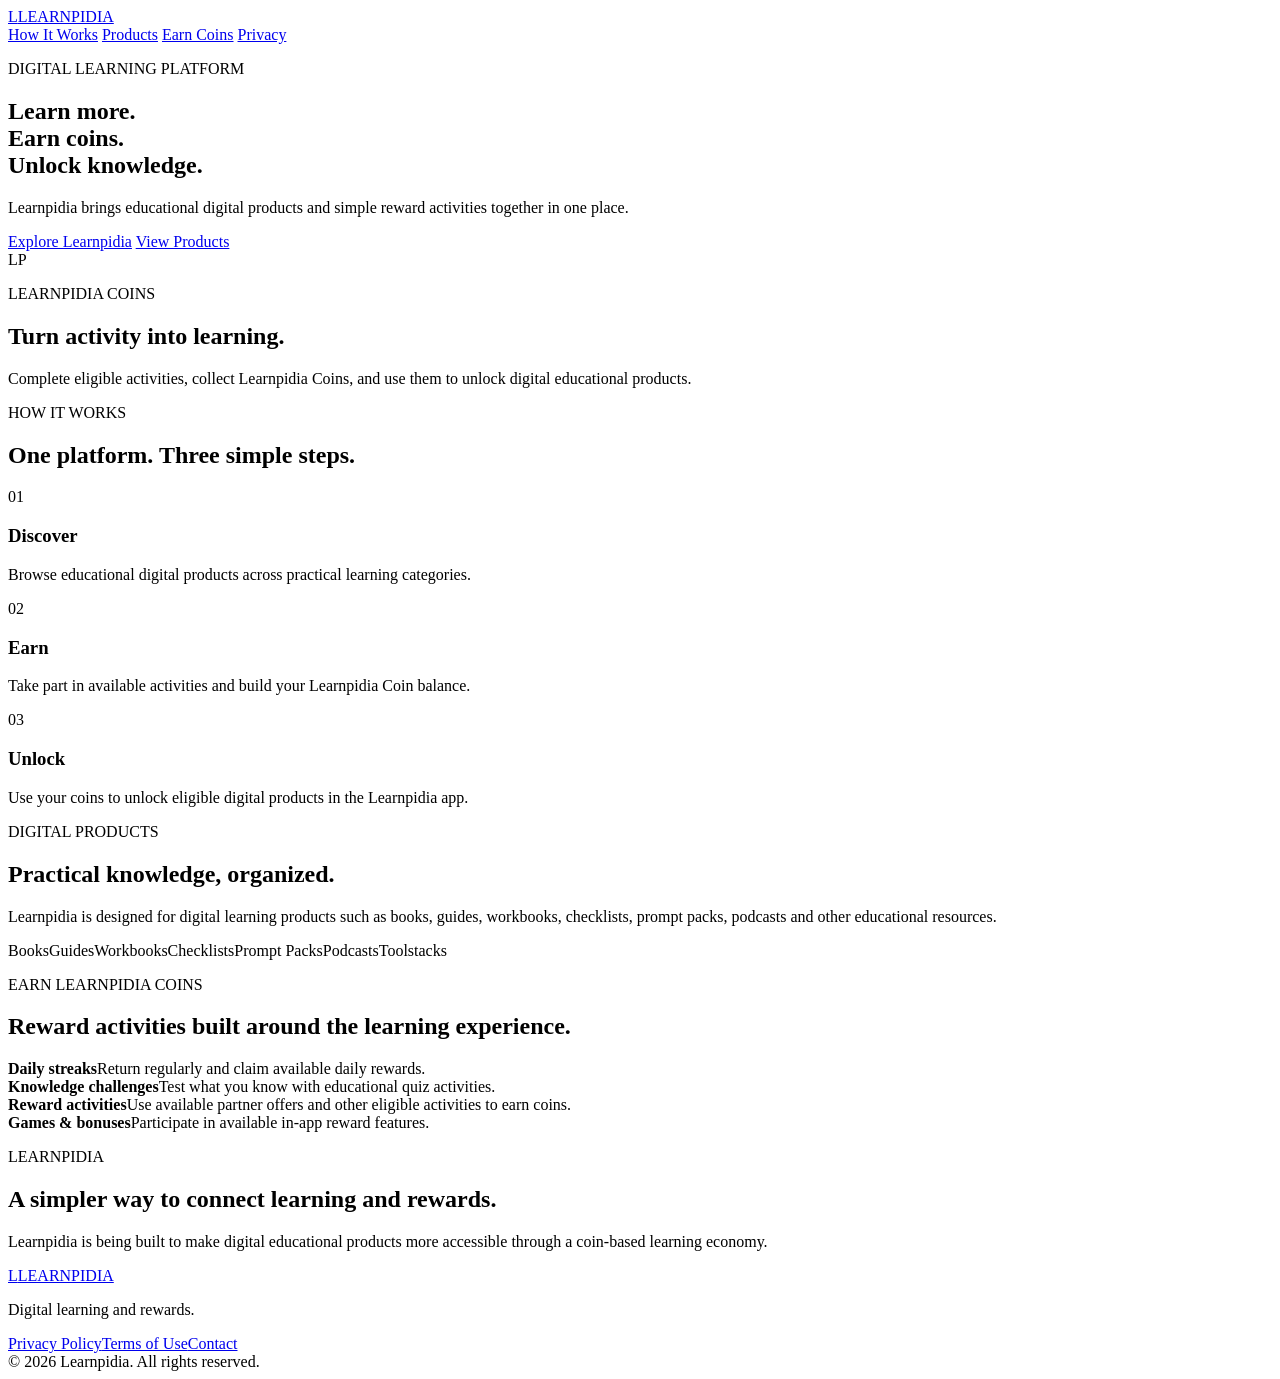
==== index.html @ 7efa74eb "Create Learnpidia website" ====
<!DOCTYPE html>
<html lang="en">
<head>
  <meta charset="UTF-8">
  <meta name="viewport" content="width=device-width, initial-scale=1.0">
  <meta name="description" content="Learnpidia is a digital learning platform where users can discover educational products and earn Learnpidia Coins through activities.">
  <title>Learnpidia — Learn More. Earn Coins. Unlock Knowledge.</title>
  <link rel="stylesheet" href="style.css">
</head>
<body>
<header class="site-header">
  <div class="container nav">
    <a class="brand" href="index.html"><span class="brand-mark">L</span><span>LEARNPIDIA</span></a>
    <nav>
      <a href="#how-it-works">How It Works</a>
      <a href="#products">Products</a>
      <a href="#earn">Earn Coins</a>
      <a href="privacy.html">Privacy</a>
    </nav>
  </div>
</header>

<main>
  <section class="hero">
    <div class="container hero-grid">
      <div>
        <p class="eyebrow">DIGITAL LEARNING PLATFORM</p>
        <h1>Learn more.<br><span>Earn coins.</span><br>Unlock knowledge.</h1>
        <p class="hero-text">Learnpidia brings educational digital products and simple reward activities together in one place.</p>
        <div class="hero-actions">
          <a class="button primary" href="#how-it-works">Explore Learnpidia</a>
          <a class="button secondary" href="#products">View Products</a>
        </div>
      </div>
      <div class="hero-card">
        <div class="coin">LP</div>
        <p class="card-label">LEARNPIDIA COINS</p>
        <h2>Turn activity into learning.</h2>
        <p>Complete eligible activities, collect Learnpidia Coins, and use them to unlock digital educational products.</p>
      </div>
    </div>
  </section>

  <section id="how-it-works" class="section">
    <div class="container">
      <p class="eyebrow">HOW IT WORKS</p>
      <h2>One platform. Three simple steps.</h2>
      <div class="cards three">
        <article class="card"><div class="number">01</div><h3>Discover</h3><p>Browse educational digital products across practical learning categories.</p></article>
        <article class="card"><div class="number">02</div><h3>Earn</h3><p>Take part in available activities and build your Learnpidia Coin balance.</p></article>
        <article class="card"><div class="number">03</div><h3>Unlock</h3><p>Use your coins to unlock eligible digital products in the Learnpidia app.</p></article>
      </div>
    </div>
  </section>

  <section id="products" class="section dark-section">
    <div class="container">
      <p class="eyebrow">DIGITAL PRODUCTS</p>
      <h2>Practical knowledge, organized.</h2>
      <p class="section-intro">Learnpidia is designed for digital learning products such as books, guides, workbooks, checklists, prompt packs, podcasts and other educational resources.</p>
      <div class="product-tags">
        <span>Books</span><span>Guides</span><span>Workbooks</span><span>Checklists</span><span>Prompt Packs</span><span>Podcasts</span><span>Toolstacks</span>
      </div>
    </div>
  </section>

  <section id="earn" class="section">
    <div class="container split">
      <div>
        <p class="eyebrow">EARN LEARNPIDIA COINS</p>
        <h2>Reward activities built around the learning experience.</h2>
      </div>
      <div class="feature-list">
        <div><strong>Daily streaks</strong><span>Return regularly and claim available daily rewards.</span></div>
        <div><strong>Knowledge challenges</strong><span>Test what you know with educational quiz activities.</span></div>
        <div><strong>Reward activities</strong><span>Use available partner offers and other eligible activities to earn coins.</span></div>
        <div><strong>Games & bonuses</strong><span>Participate in available in-app reward features.</span></div>
      </div>
    </div>
  </section>

  <section class="cta">
    <div class="container">
      <p class="eyebrow">LEARNPIDIA</p>
      <h2>A simpler way to connect learning and rewards.</h2>
      <p>Learnpidia is being built to make digital educational products more accessible through a coin-based learning economy.</p>
    </div>
  </section>
</main>

<footer class="footer">
  <div class="container footer-grid">
    <div><a class="brand" href="index.html"><span class="brand-mark">L</span><span>LEARNPIDIA</span></a><p>Digital learning and rewards.</p></div>
    <div class="footer-links"><a href="privacy.html">Privacy Policy</a><a href="terms.html">Terms of Use</a><a href="contact.html">Contact</a></div>
  </div>
  <div class="container copyright">© 2026 Learnpidia. All rights reserved.</div>
</footer>
</body>
</html>
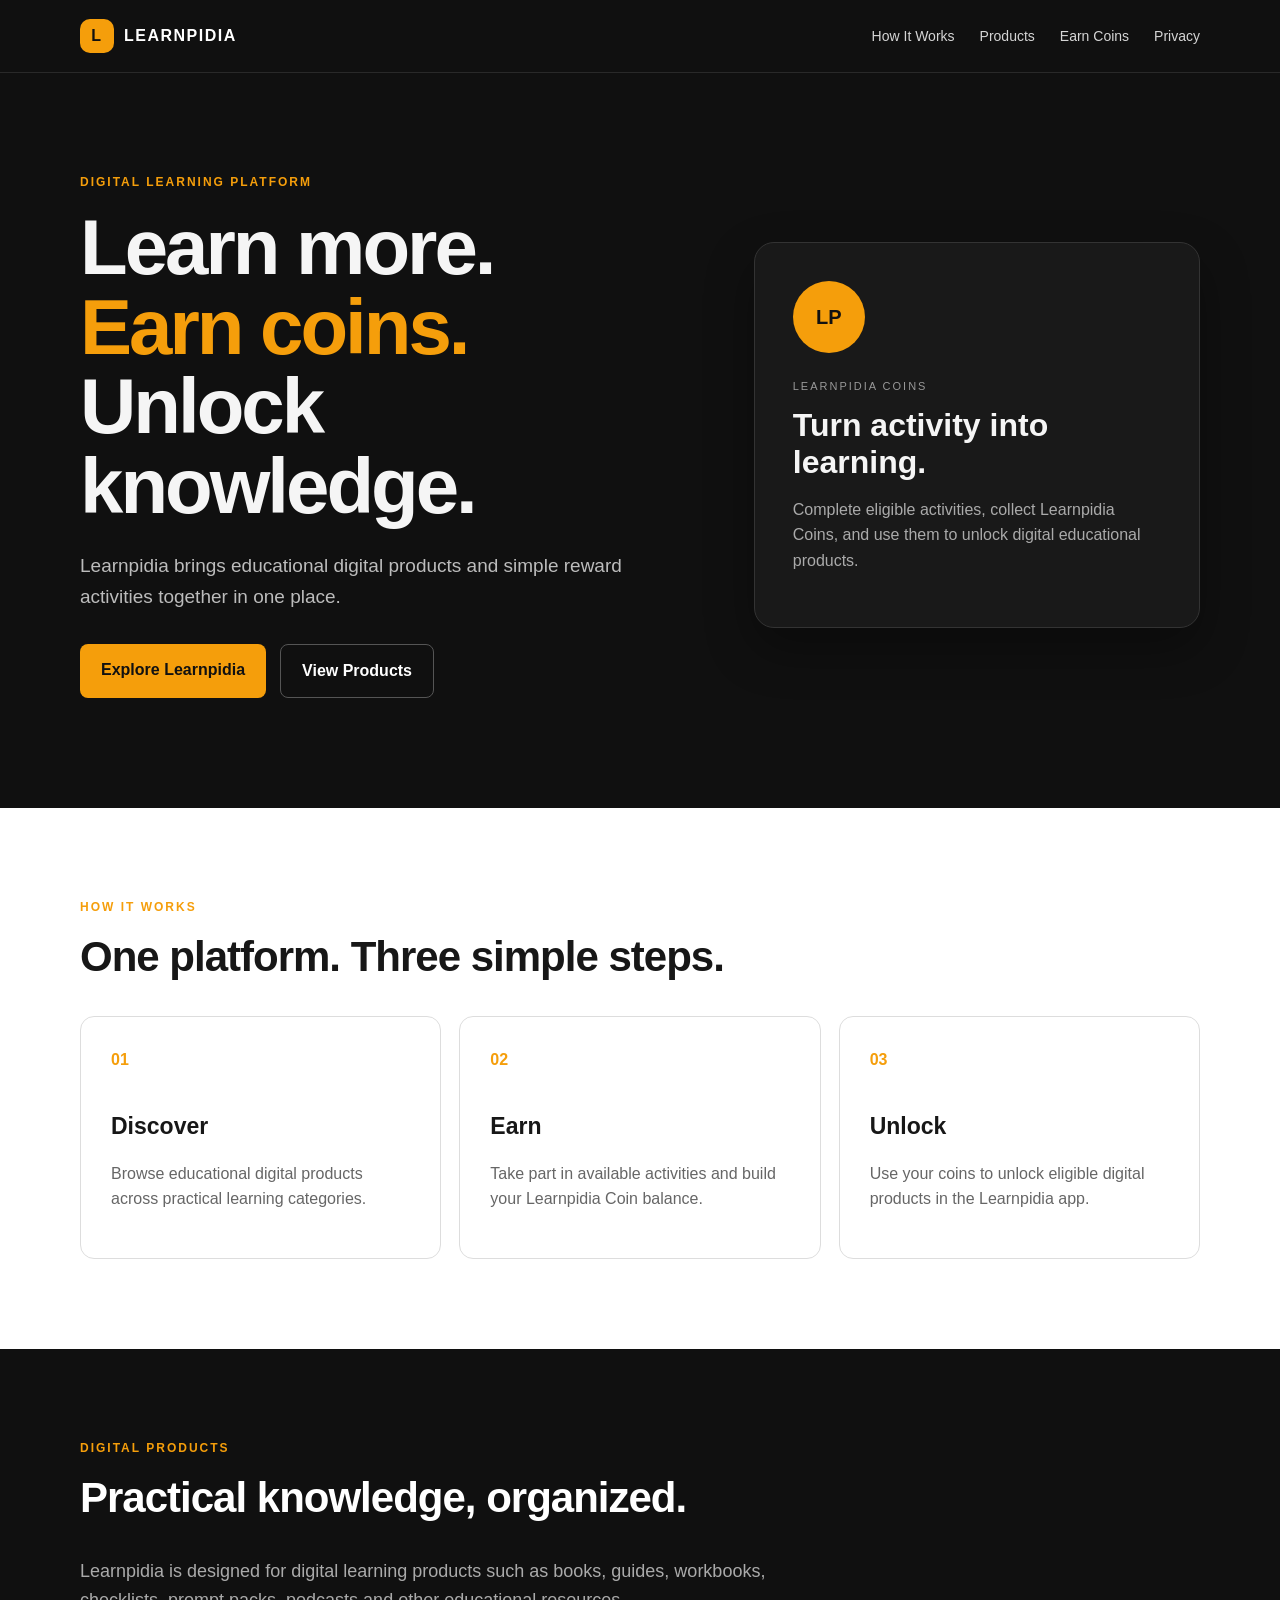
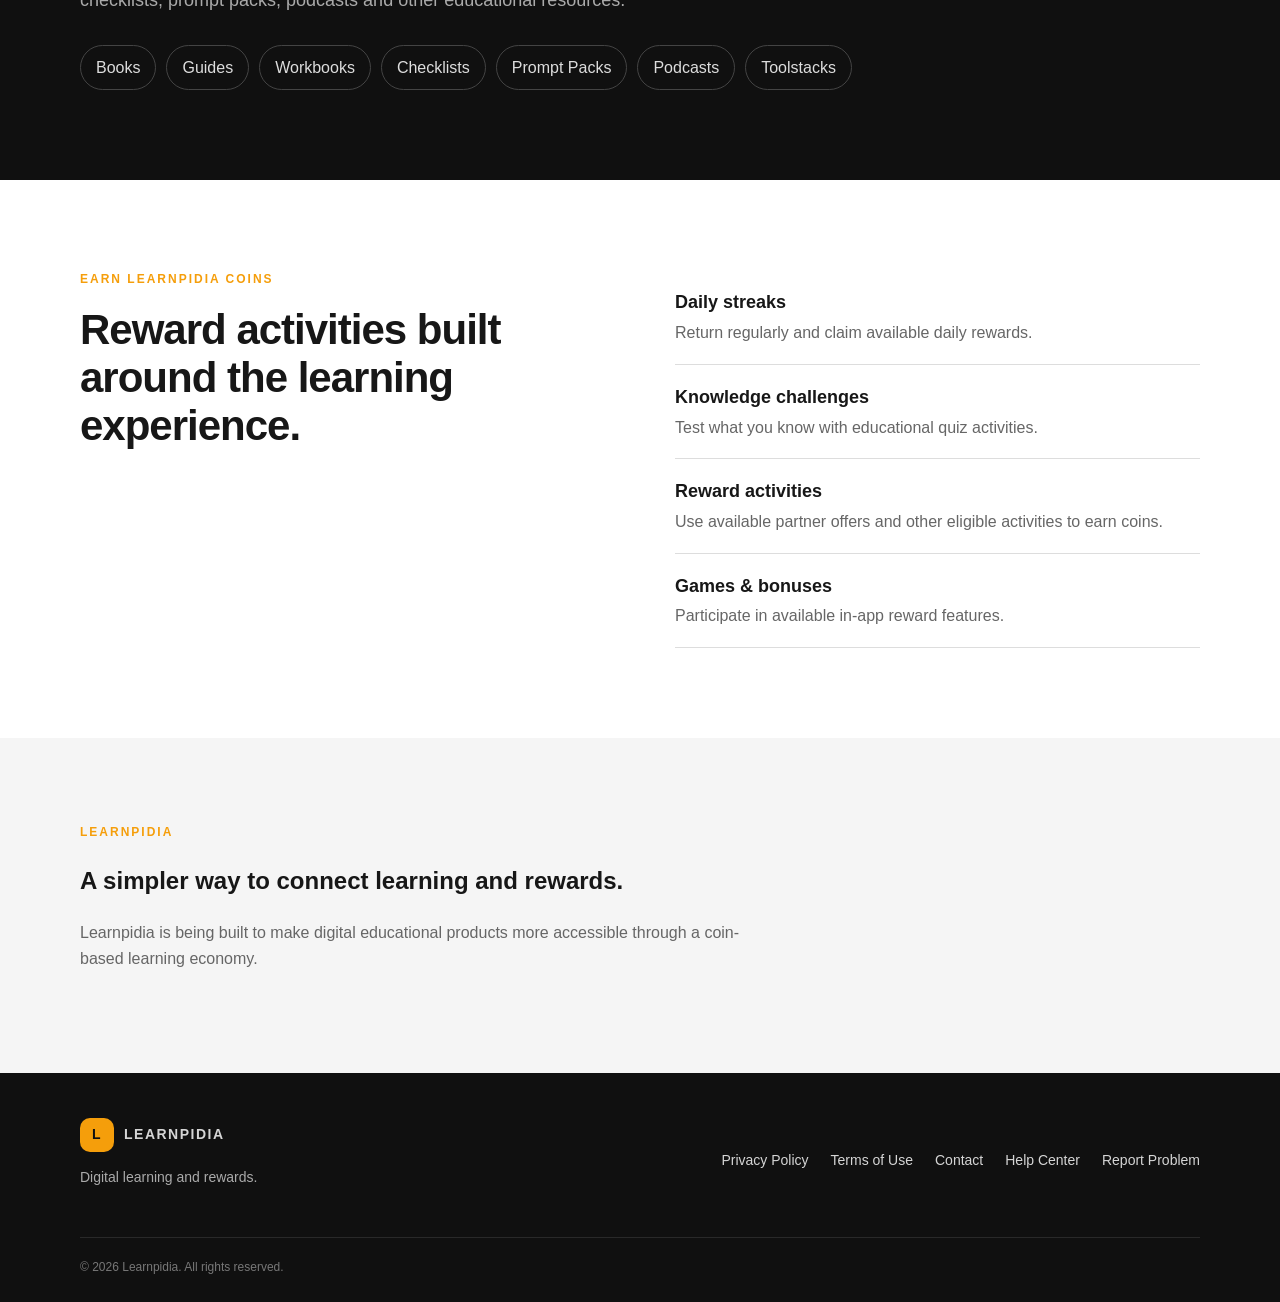
==== commit d5ad63ce: "Add Help Center and Report Problem links" ====
--- a/index.html
+++ b/index.html
@@ -91,7 +91,7 @@
 <footer class="footer">
   <div class="container footer-grid">
     <div><a class="brand" href="index.html"><span class="brand-mark">L</span><span>LEARNPIDIA</span></a><p>Digital learning and rewards.</p></div>
-    <div class="footer-links"><a href="privacy.html">Privacy Policy</a><a href="terms.html">Terms of Use</a><a href="contact.html">Contact</a></div>
+    <div class="footer-links"><a href="privacy.html">Privacy Policy</a><a href="terms.html">Terms of Use</a><a href="contact.html">Contact</a><a href="help.html">Help Center</a><a href="report-problem.html">Report Problem</a></div>
   </div>
   <div class="container copyright">© 2026 Learnpidia. All rights reserved.</div>
 </footer>
--- a/style.css
+++ b/style.css
@@ -0,0 +1,5 @@
+:root{--bg:#101010;--panel:#191919;--panel2:#242424;--gold:#f59e0b;--text:#f5f5f5;--muted:#a7a7a7;--line:#303030}
+*{box-sizing:border-box}html{scroll-behavior:smooth}body{margin:0;background:#fff;color:#171717;font-family:Arial,Helvetica,sans-serif;line-height:1.6}.container{width:min(1120px,calc(100% - 40px));margin:auto}.site-header{background:var(--bg);border-bottom:1px solid #292929;position:sticky;top:0;z-index:10}.nav{min-height:72px;display:flex;align-items:center;justify-content:space-between;gap:30px}.brand{display:inline-flex;align-items:center;gap:10px;color:#fff;text-decoration:none;font-weight:800;letter-spacing:1.5px}.brand-mark{width:34px;height:34px;border-radius:10px;background:var(--gold);color:#101010;display:grid;place-items:center;font-weight:900}.nav nav{display:flex;gap:25px}.nav nav a,.footer a{color:#d5d5d5;text-decoration:none;font-size:14px}.nav nav a:hover,.footer a:hover{color:var(--gold)}
+.hero{background:var(--bg);color:var(--text);padding:100px 0 110px}.hero-grid{display:grid;grid-template-columns:1.15fr .85fr;gap:70px;align-items:center}.eyebrow{color:var(--gold);font-size:12px;font-weight:800;letter-spacing:2px;margin:0 0 16px}.hero h1{font-size:clamp(46px,7vw,78px);line-height:1.02;margin:0 0 25px;letter-spacing:-3px}.hero h1 span{color:var(--gold)}.hero-text{max-width:650px;color:#bcbcbc;font-size:19px}.hero-actions{display:flex;gap:14px;margin-top:32px}.button{padding:13px 21px;border-radius:8px;text-decoration:none;font-weight:700;display:inline-block}.primary{background:var(--gold);color:#111}.secondary{border:1px solid #555;color:#fff}.hero-card{background:var(--panel);border:1px solid #333;border-radius:20px;padding:38px;box-shadow:0 20px 50px #0005}.coin{width:72px;height:72px;border-radius:50%;display:grid;place-items:center;background:var(--gold);color:#111;font-weight:900;font-size:20px;margin-bottom:25px}.card-label{font-size:11px;letter-spacing:2px;color:#999}.hero-card h2{font-size:32px;line-height:1.15;margin:10px 0}.hero-card p:last-child{color:#aaa}
+.section{padding:90px 0}.section h2{font-size:42px;line-height:1.15;margin:0 0 35px;letter-spacing:-1px}.cards{display:grid;gap:18px}.three{grid-template-columns:repeat(3,1fr)}.card{border:1px solid #ddd;border-radius:14px;padding:30px;background:#fff}.number{color:var(--gold);font-weight:900;margin-bottom:35px}.card h3{font-size:23px;margin:0 0 8px}.card p,.section-intro{color:#666}.dark-section{background:var(--bg);color:#fff}.dark-section .section-intro{color:#aaa;max-width:760px;font-size:18px}.product-tags{display:flex;flex-wrap:wrap;gap:10px;margin-top:30px}.product-tags span{border:1px solid #444;border-radius:30px;padding:9px 15px;color:#ddd}.split{display:grid;grid-template-columns:1fr 1fr;gap:70px}.feature-list>div{padding:18px 0;border-bottom:1px solid #ddd}.feature-list strong,.feature-list span{display:block}.feature-list strong{font-size:18px}.feature-list span{color:#666;margin-top:3px}.cta{background:#f5f5f5;padding:85px 0}.cta h2{max-width:700px}.cta p:last-child{max-width:680px;color:#666}.footer{background:var(--bg);color:#aaa;padding:45px 0 25px}.footer-grid{display:flex;justify-content:space-between;gap:30px}.footer p{font-size:14px}.footer-links{display:flex;gap:22px;align-items:center}.copyright{border-top:1px solid #292929;margin-top:35px;padding-top:20px;font-size:12px;color:#777}
+@media(max-width:800px){.nav nav{display:none}.hero{padding:70px 0}.hero-grid,.split,.three{grid-template-columns:1fr}.hero h1{letter-spacing:-2px}.section{padding:65px 0}.section h2{font-size:34px}.footer-grid{flex-direction:column}.footer-links{flex-wrap:wrap}.hero-actions{flex-wrap:wrap}}
